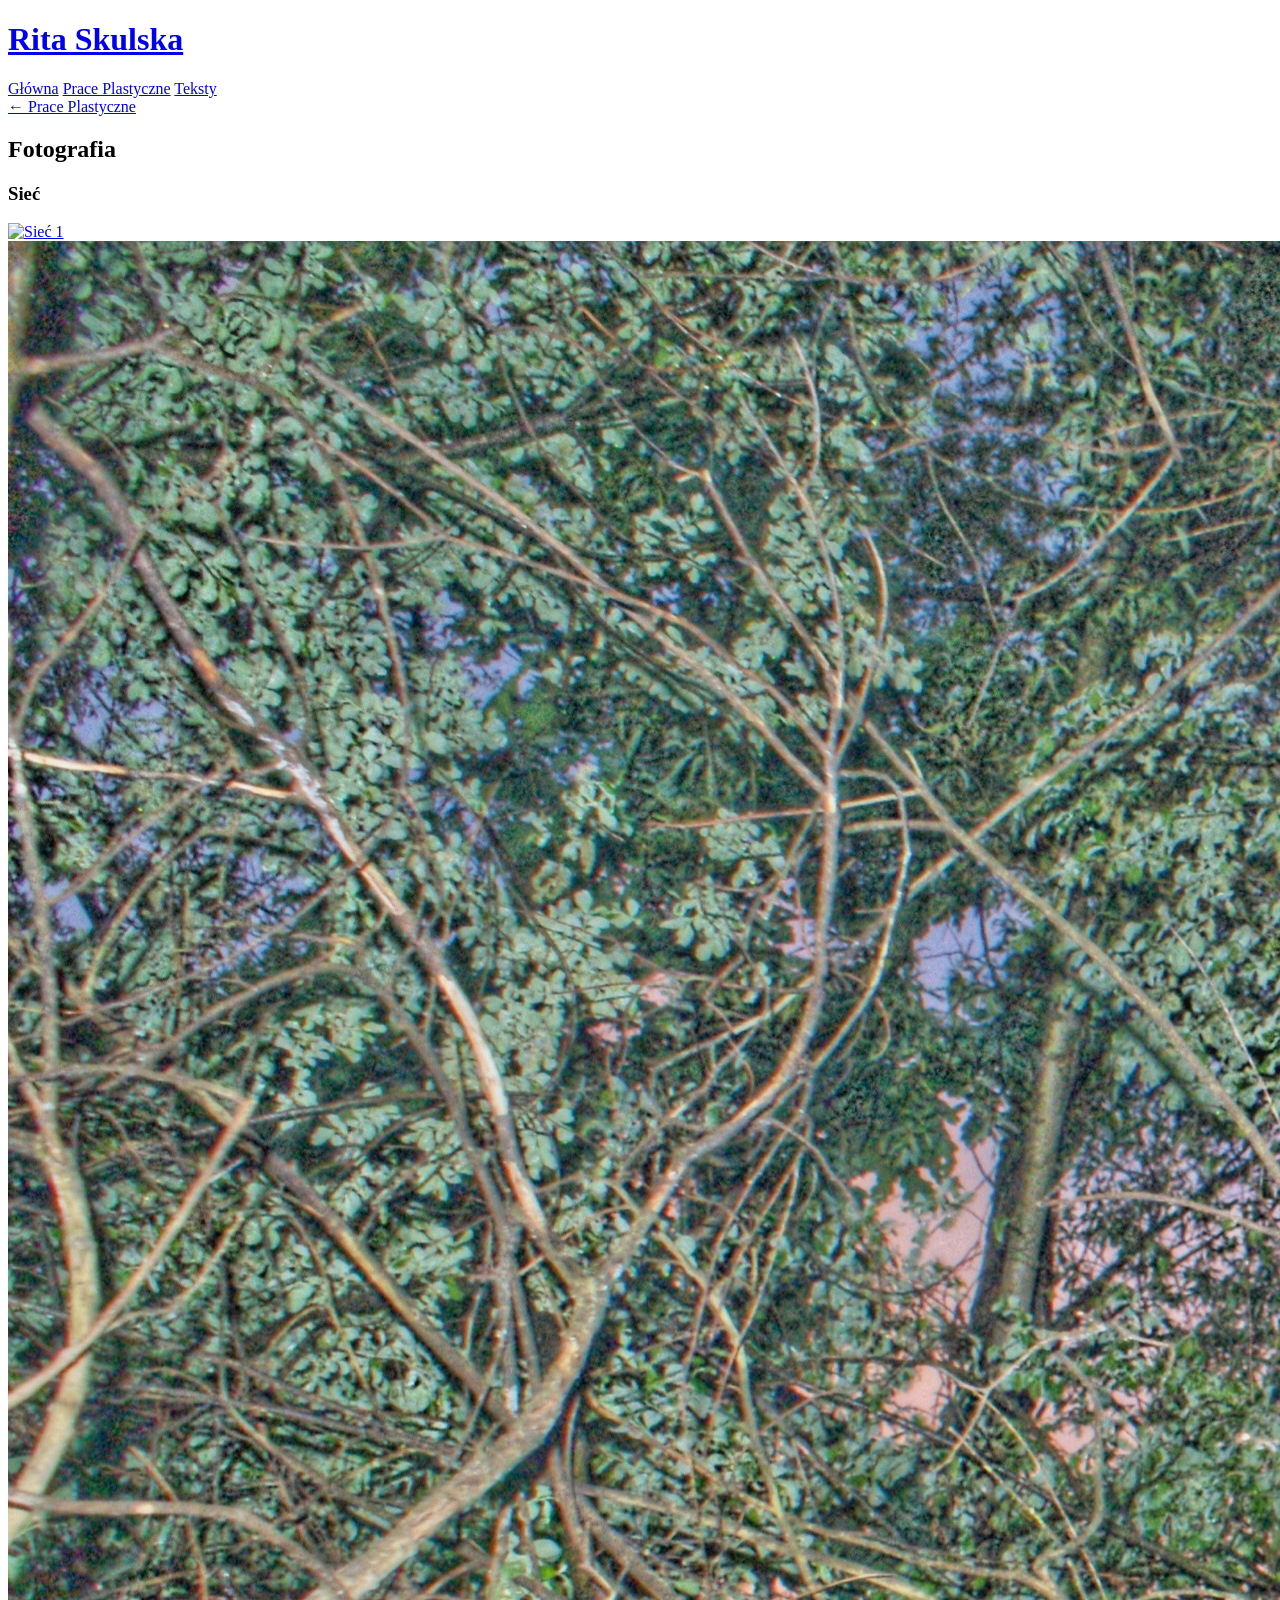
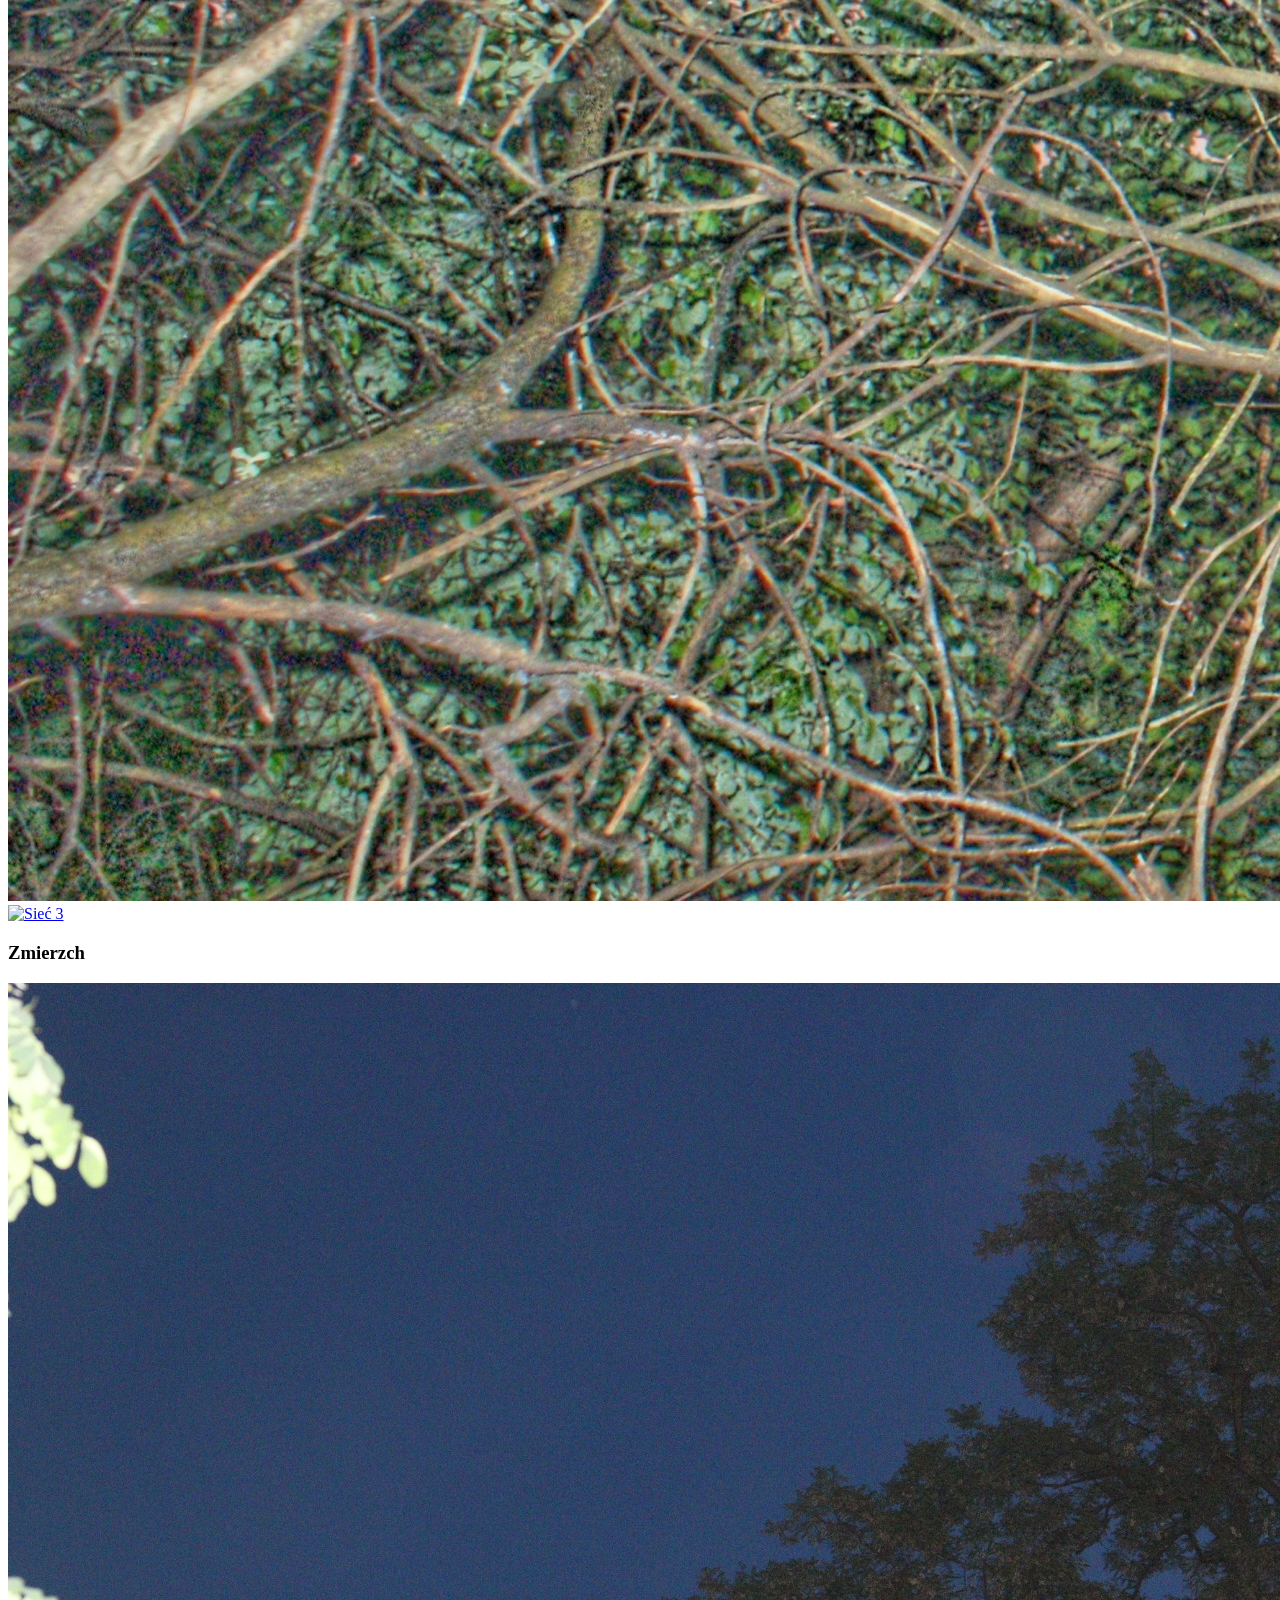
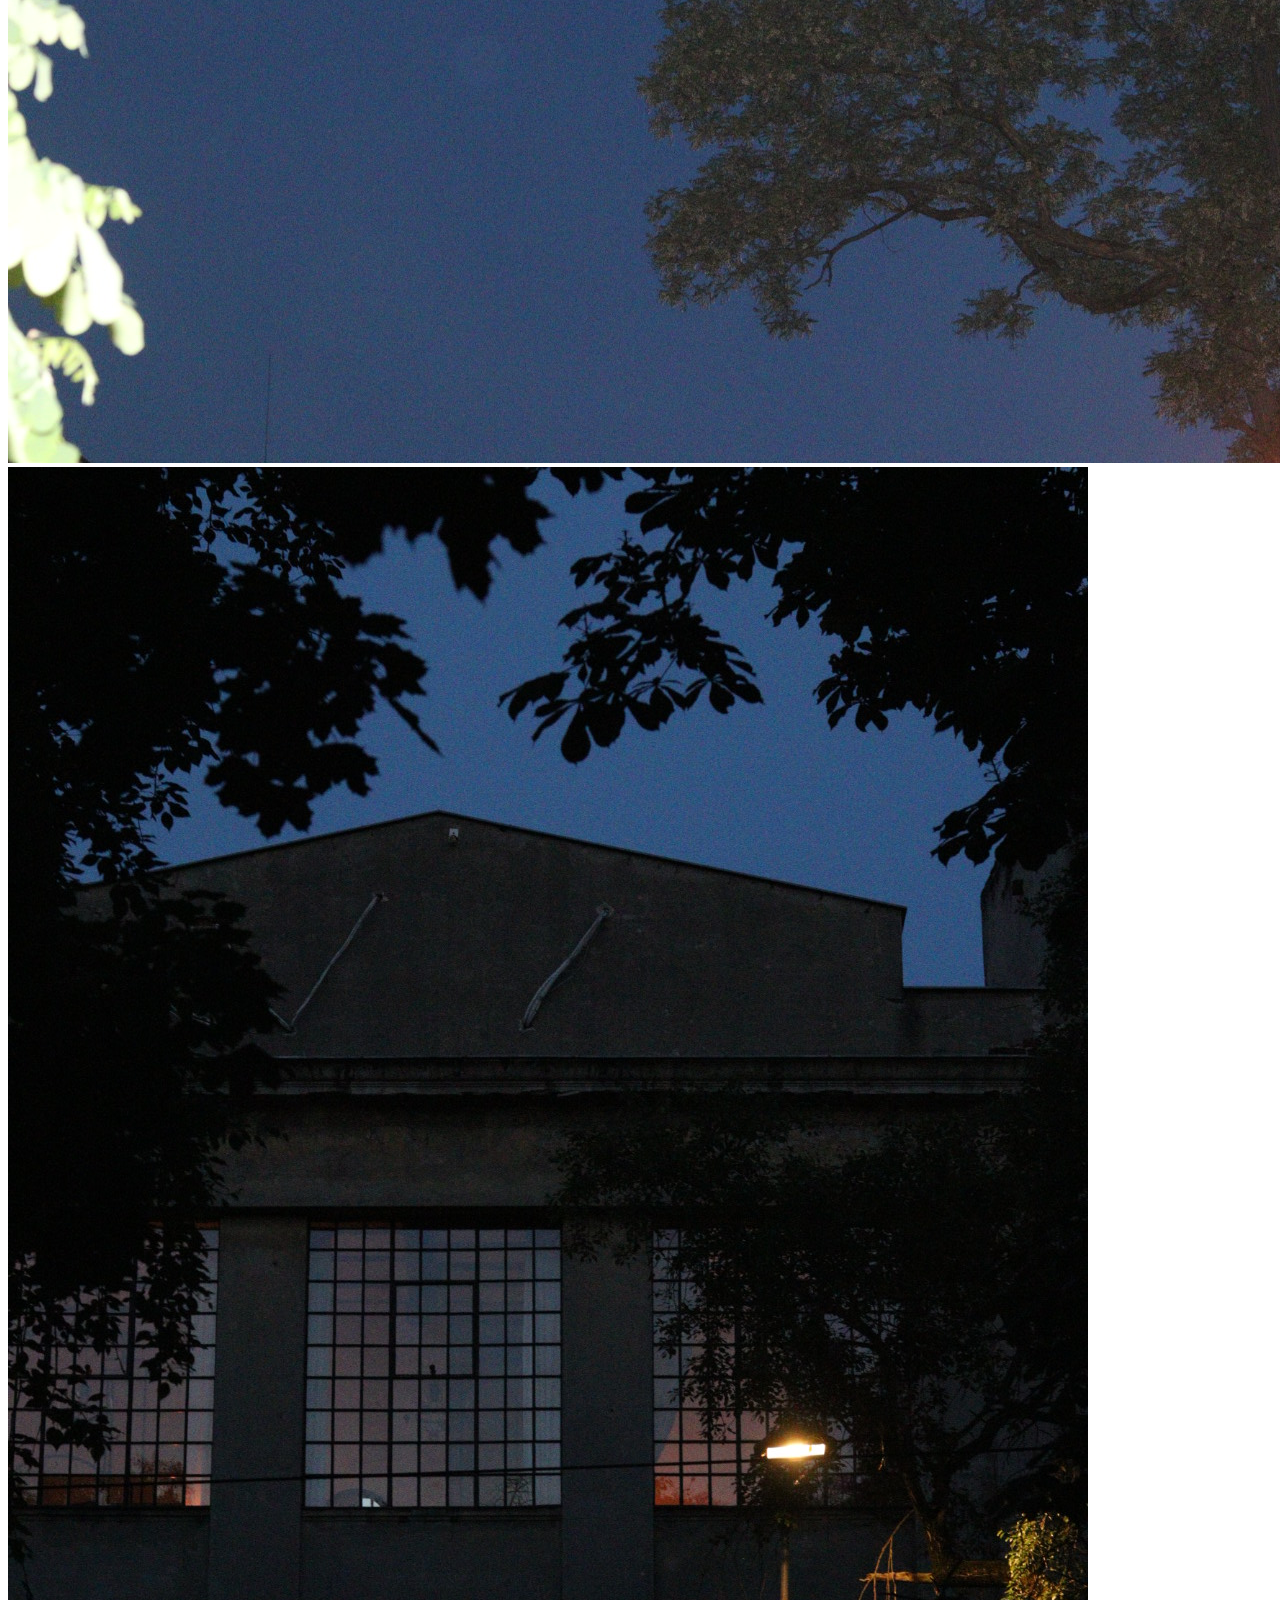
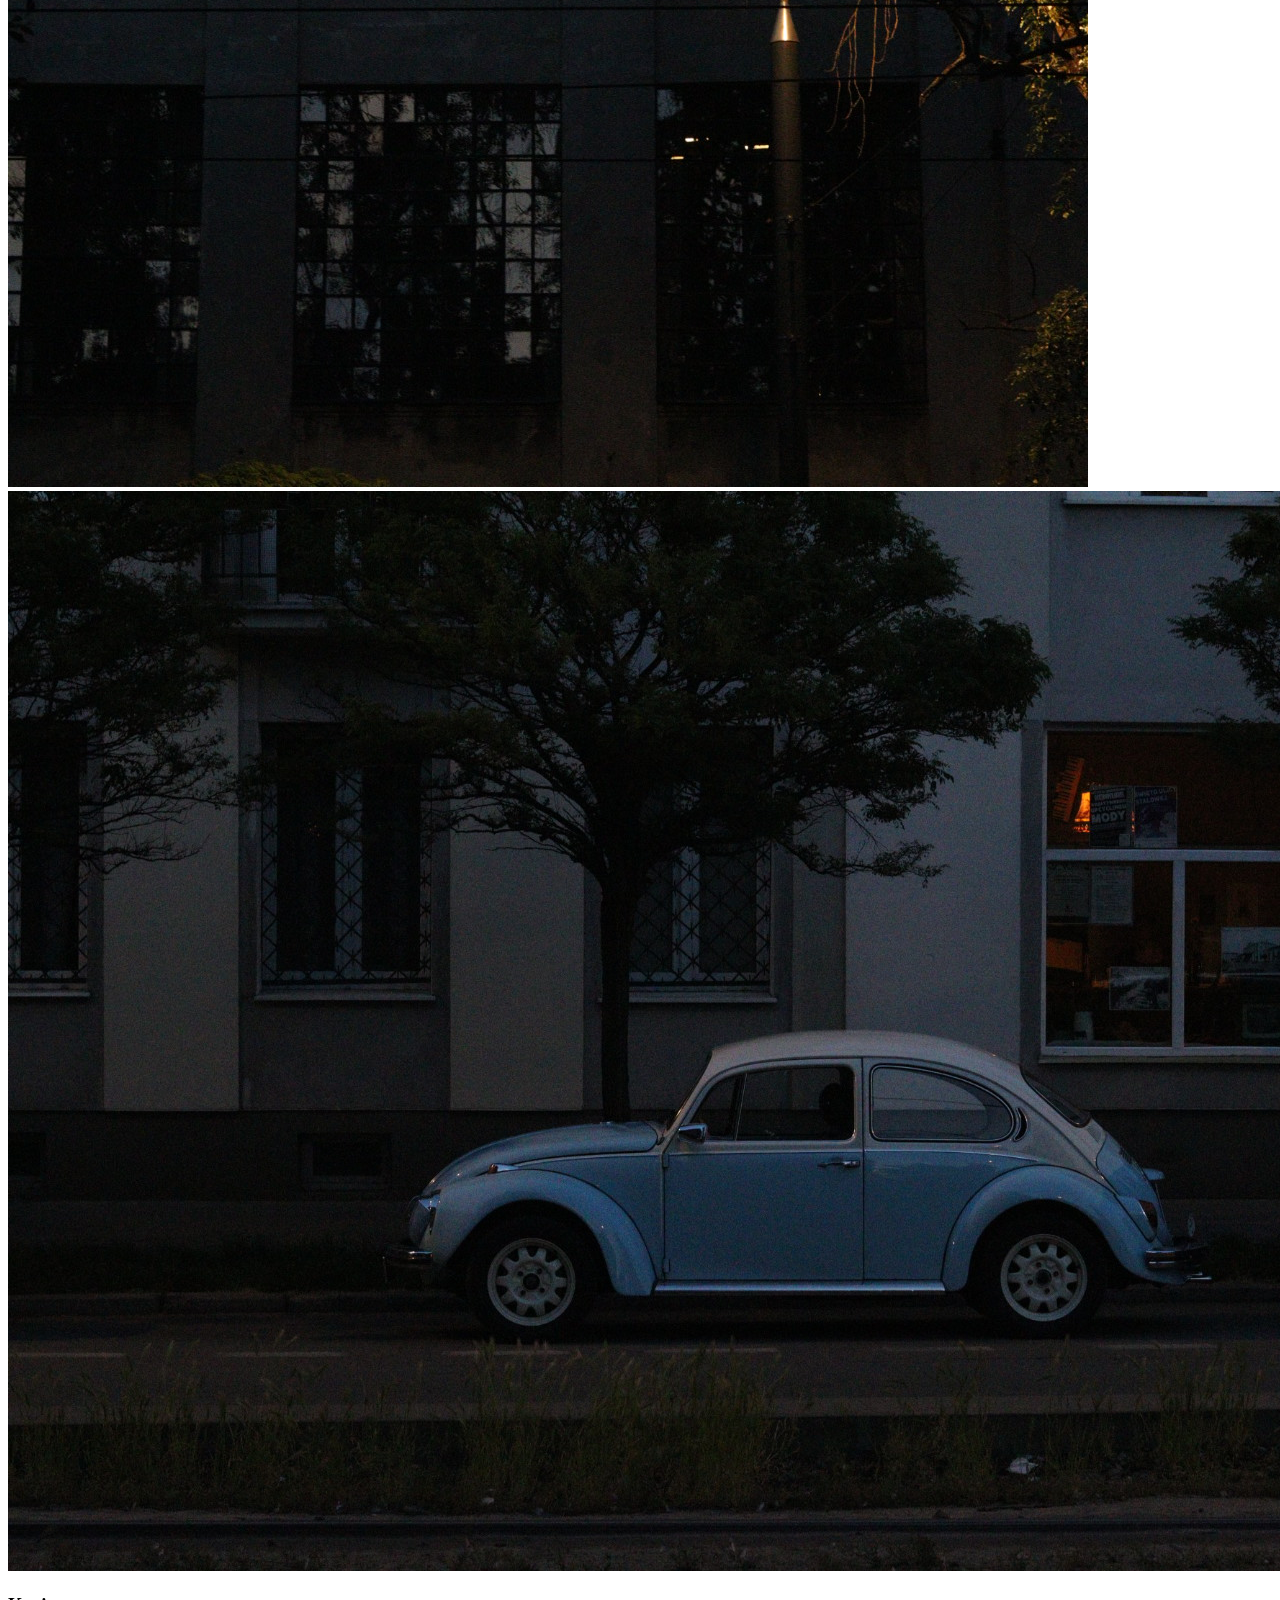
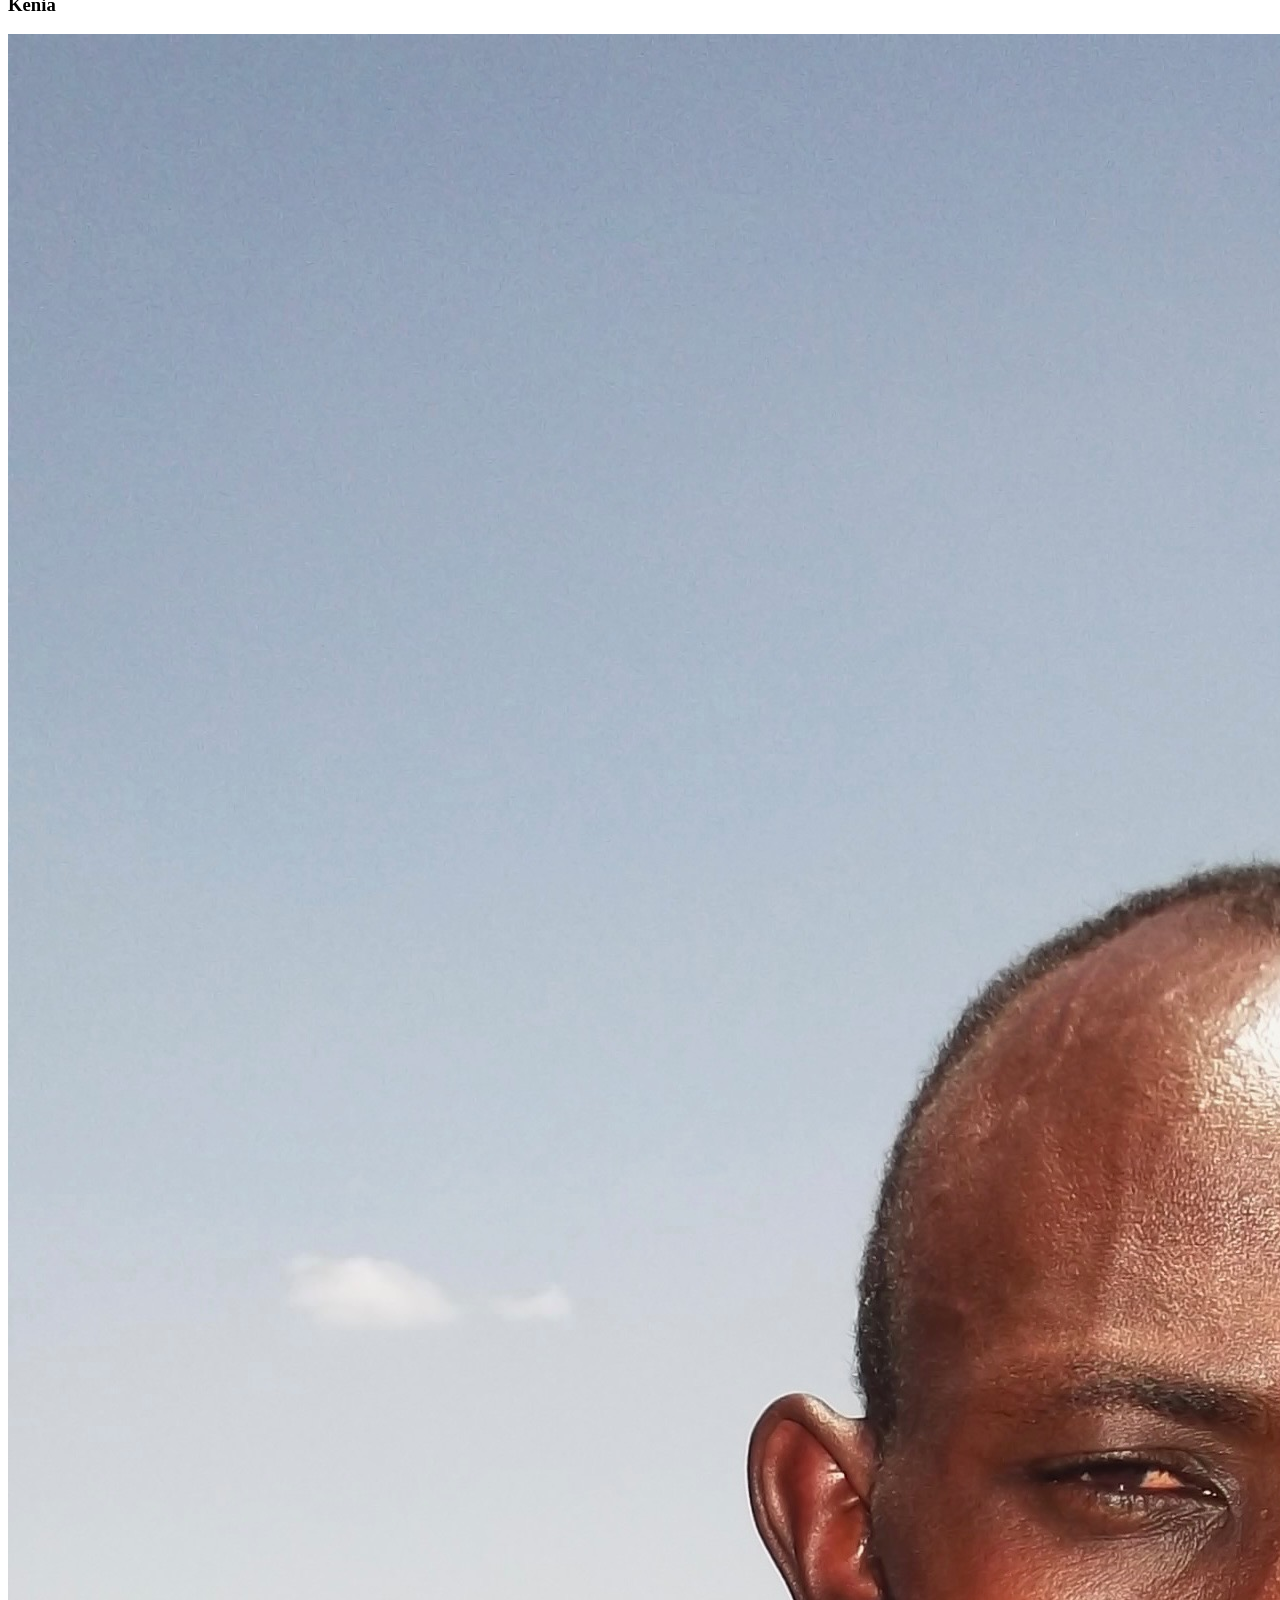
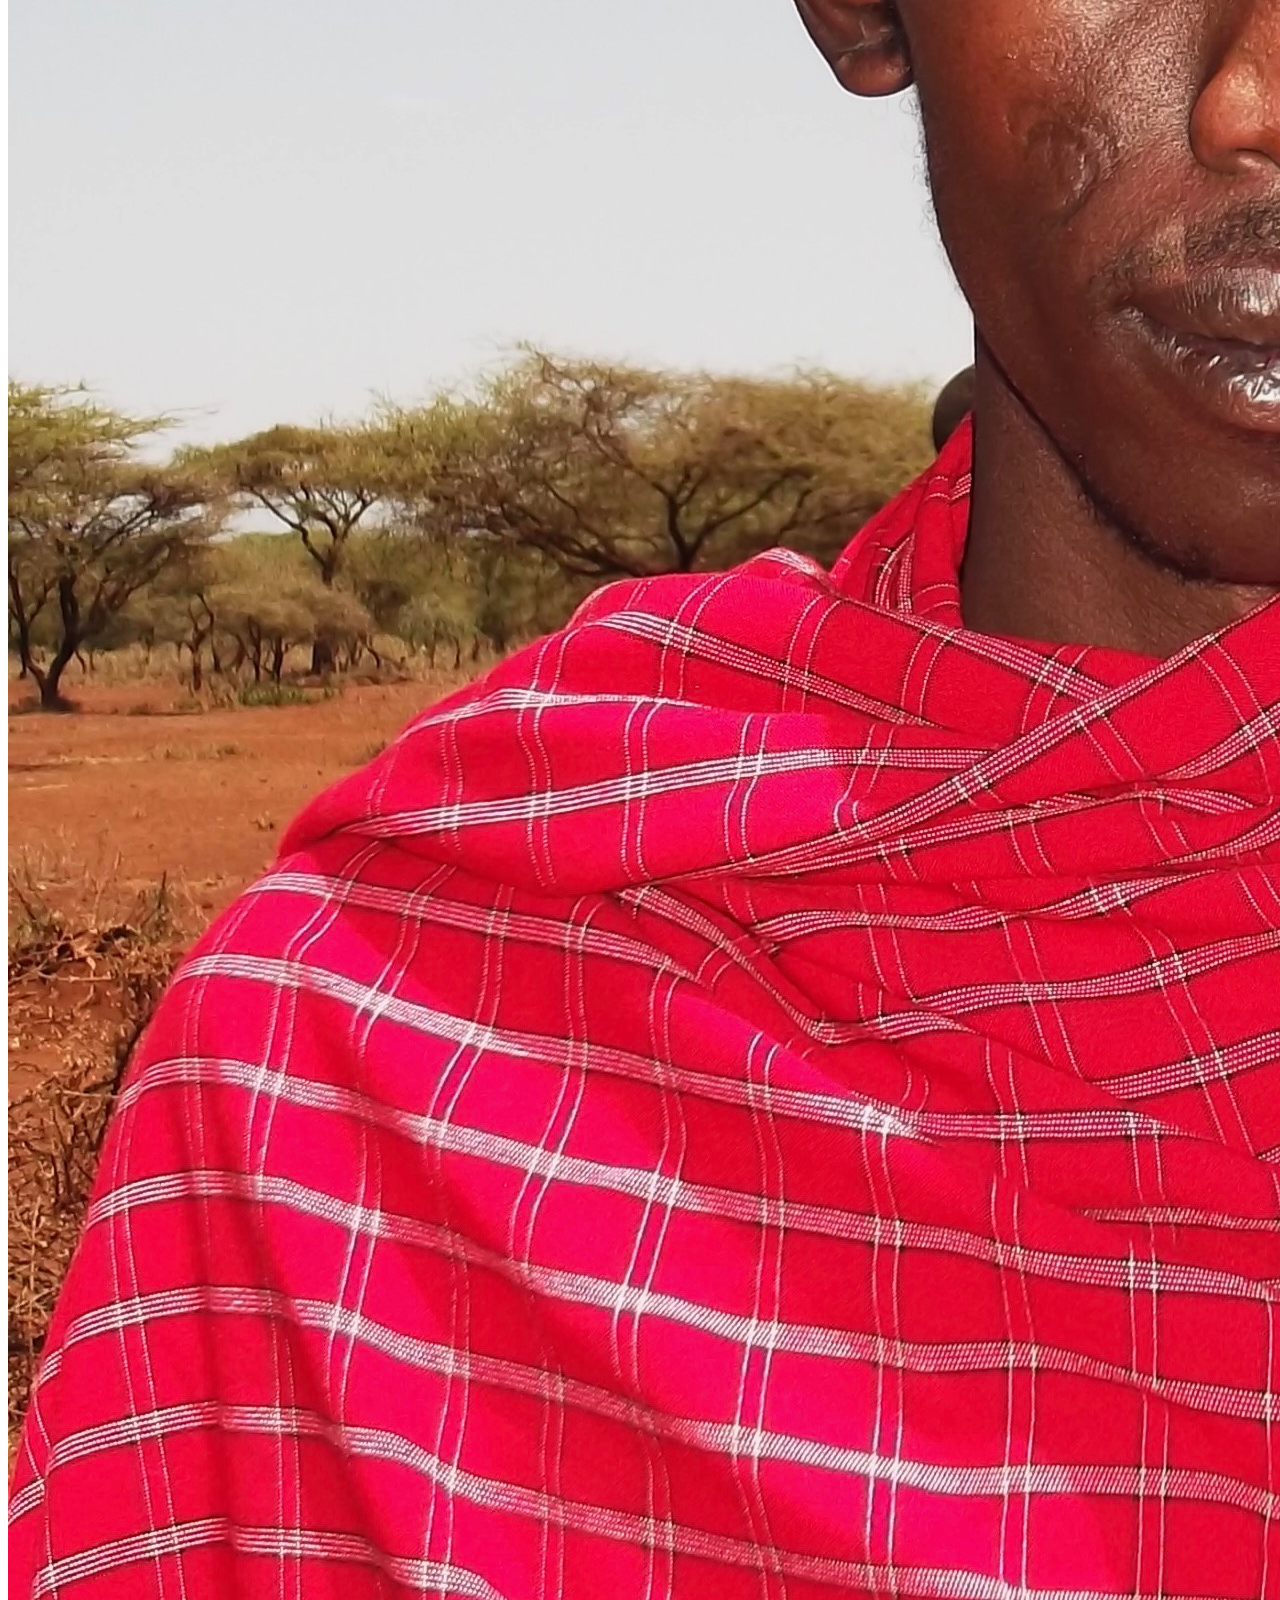
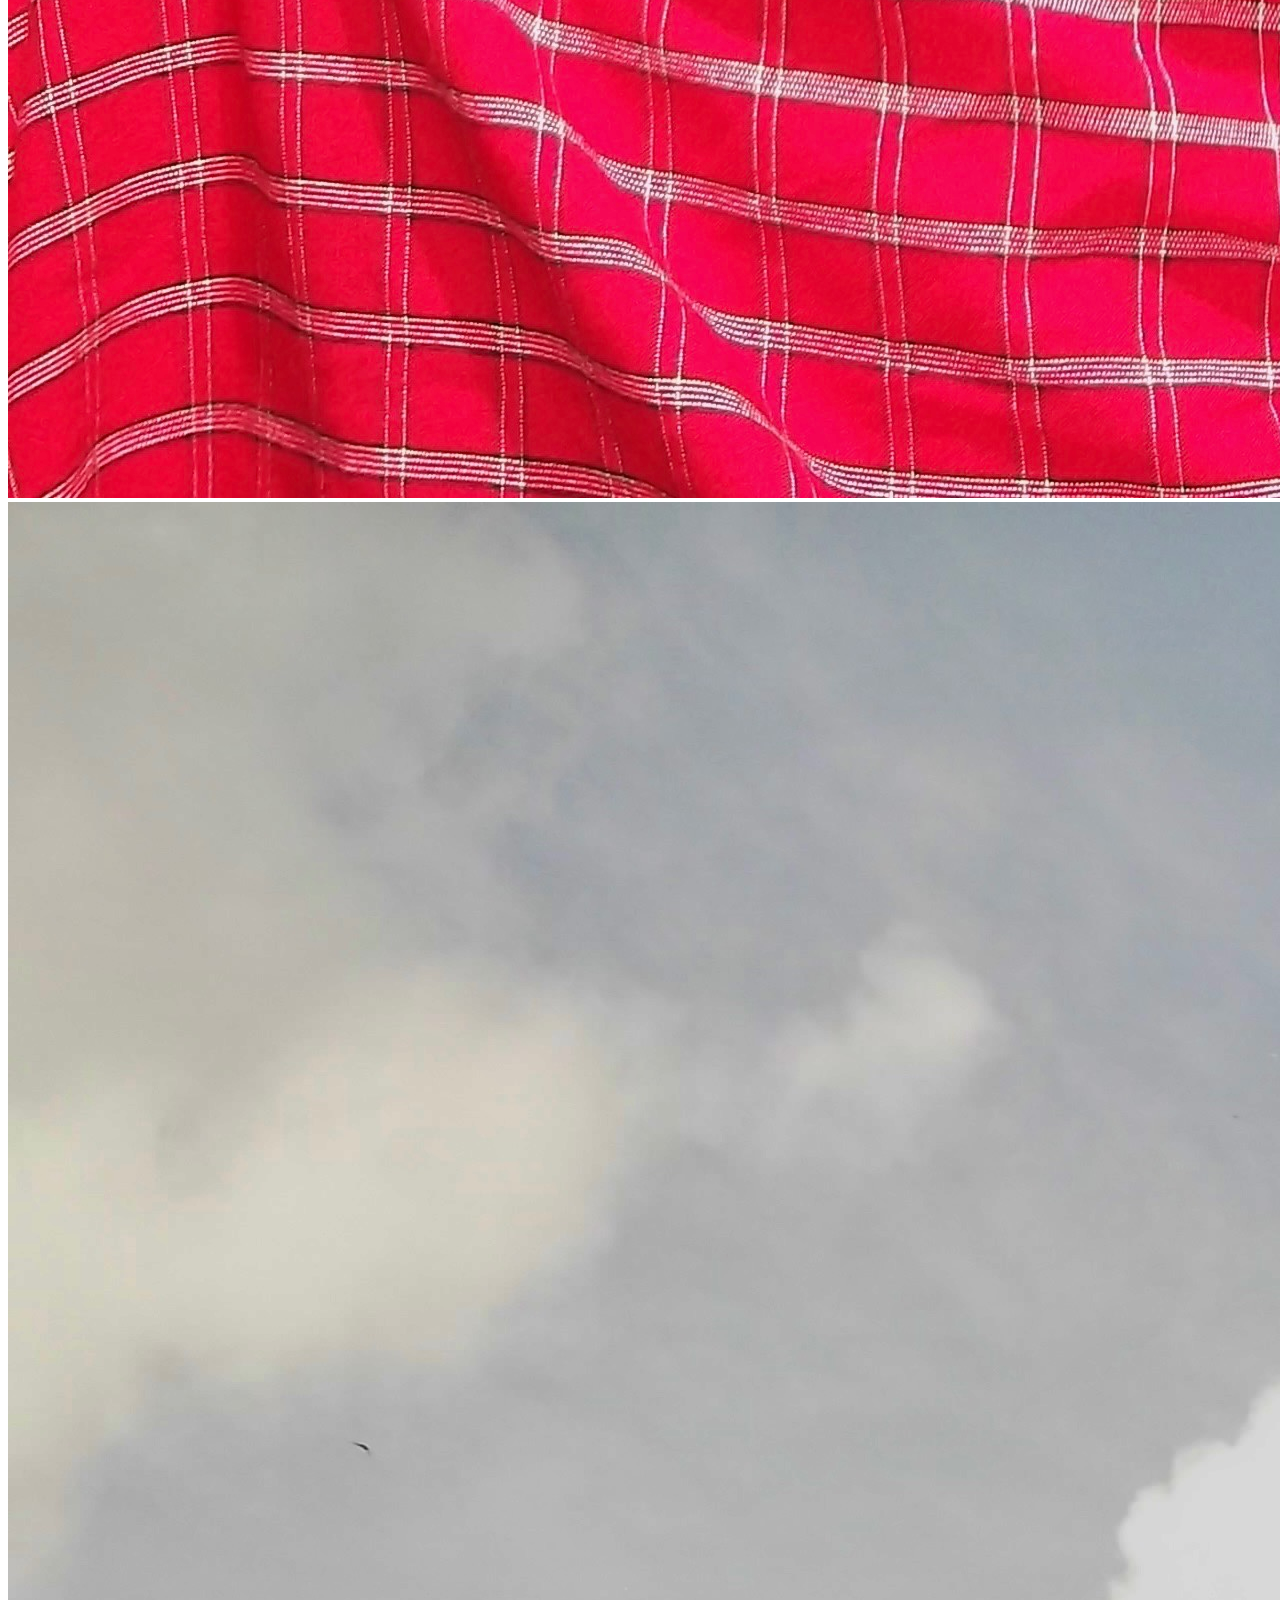
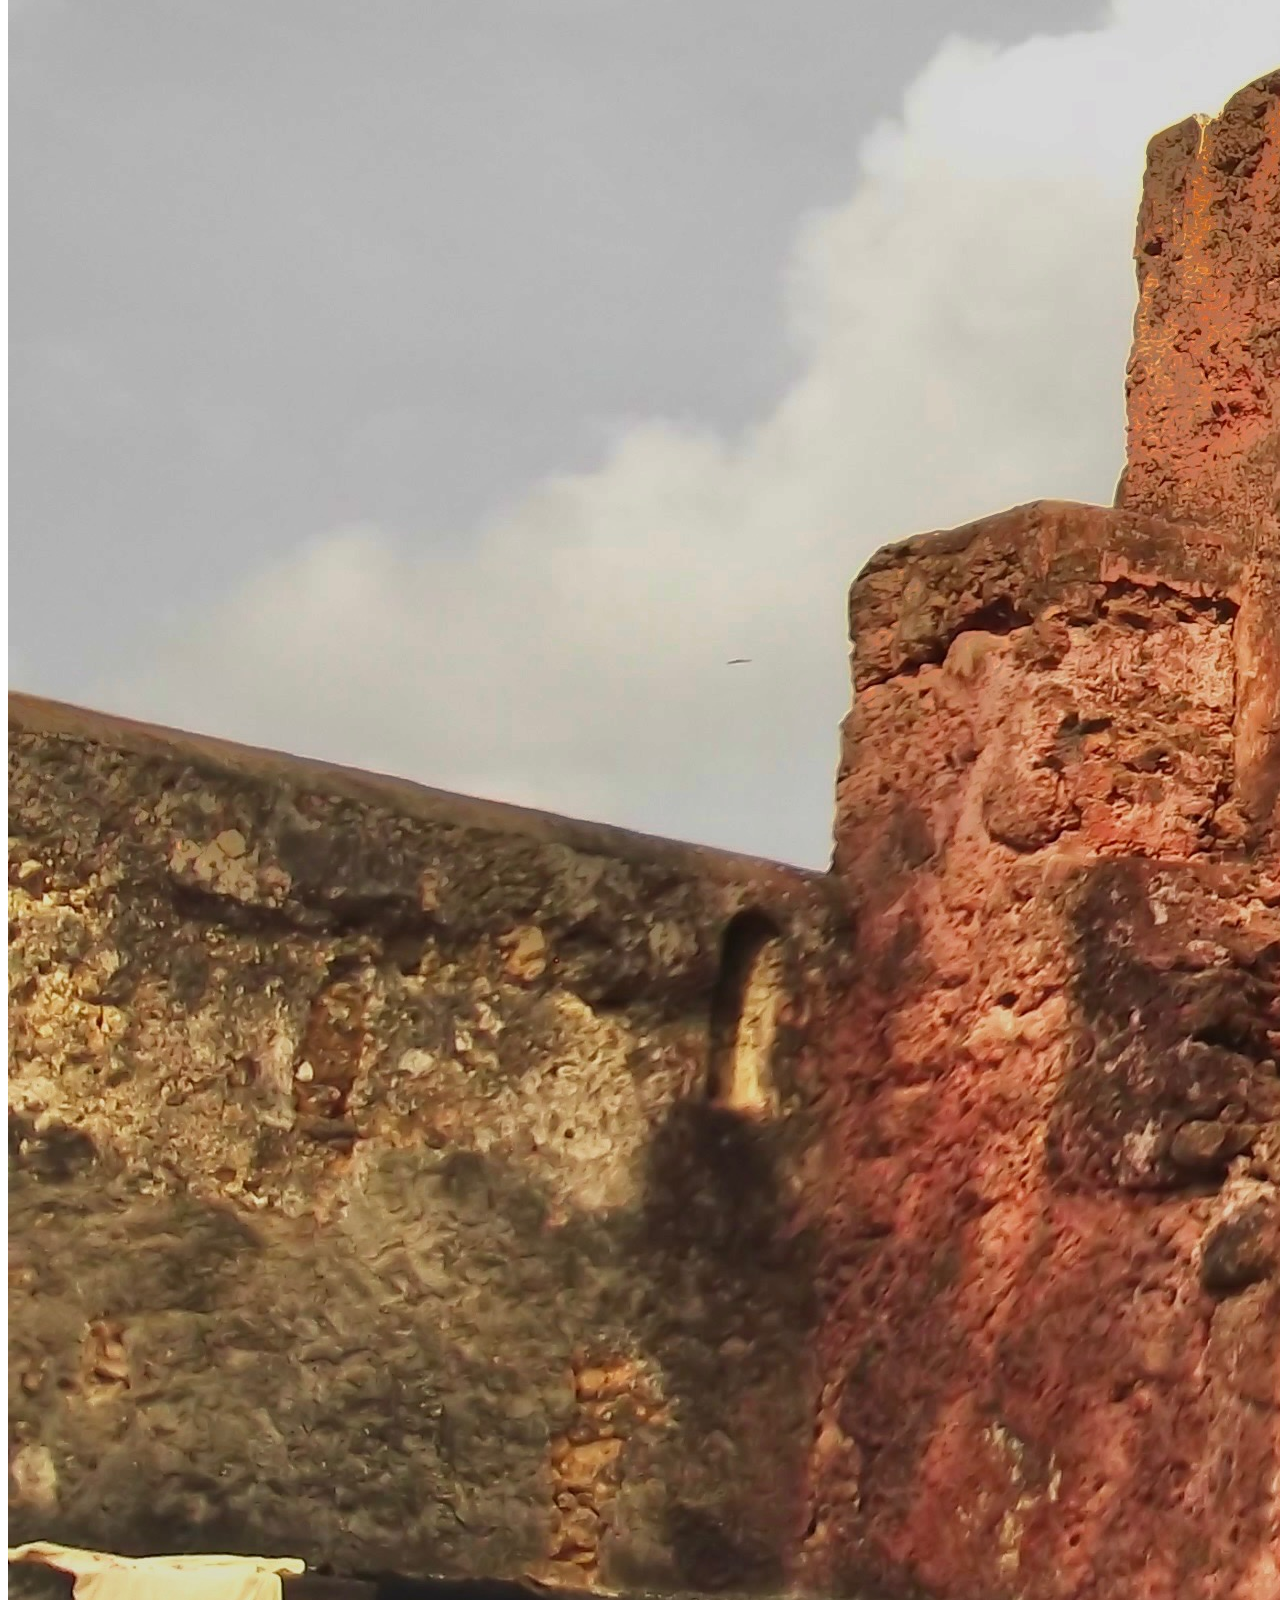
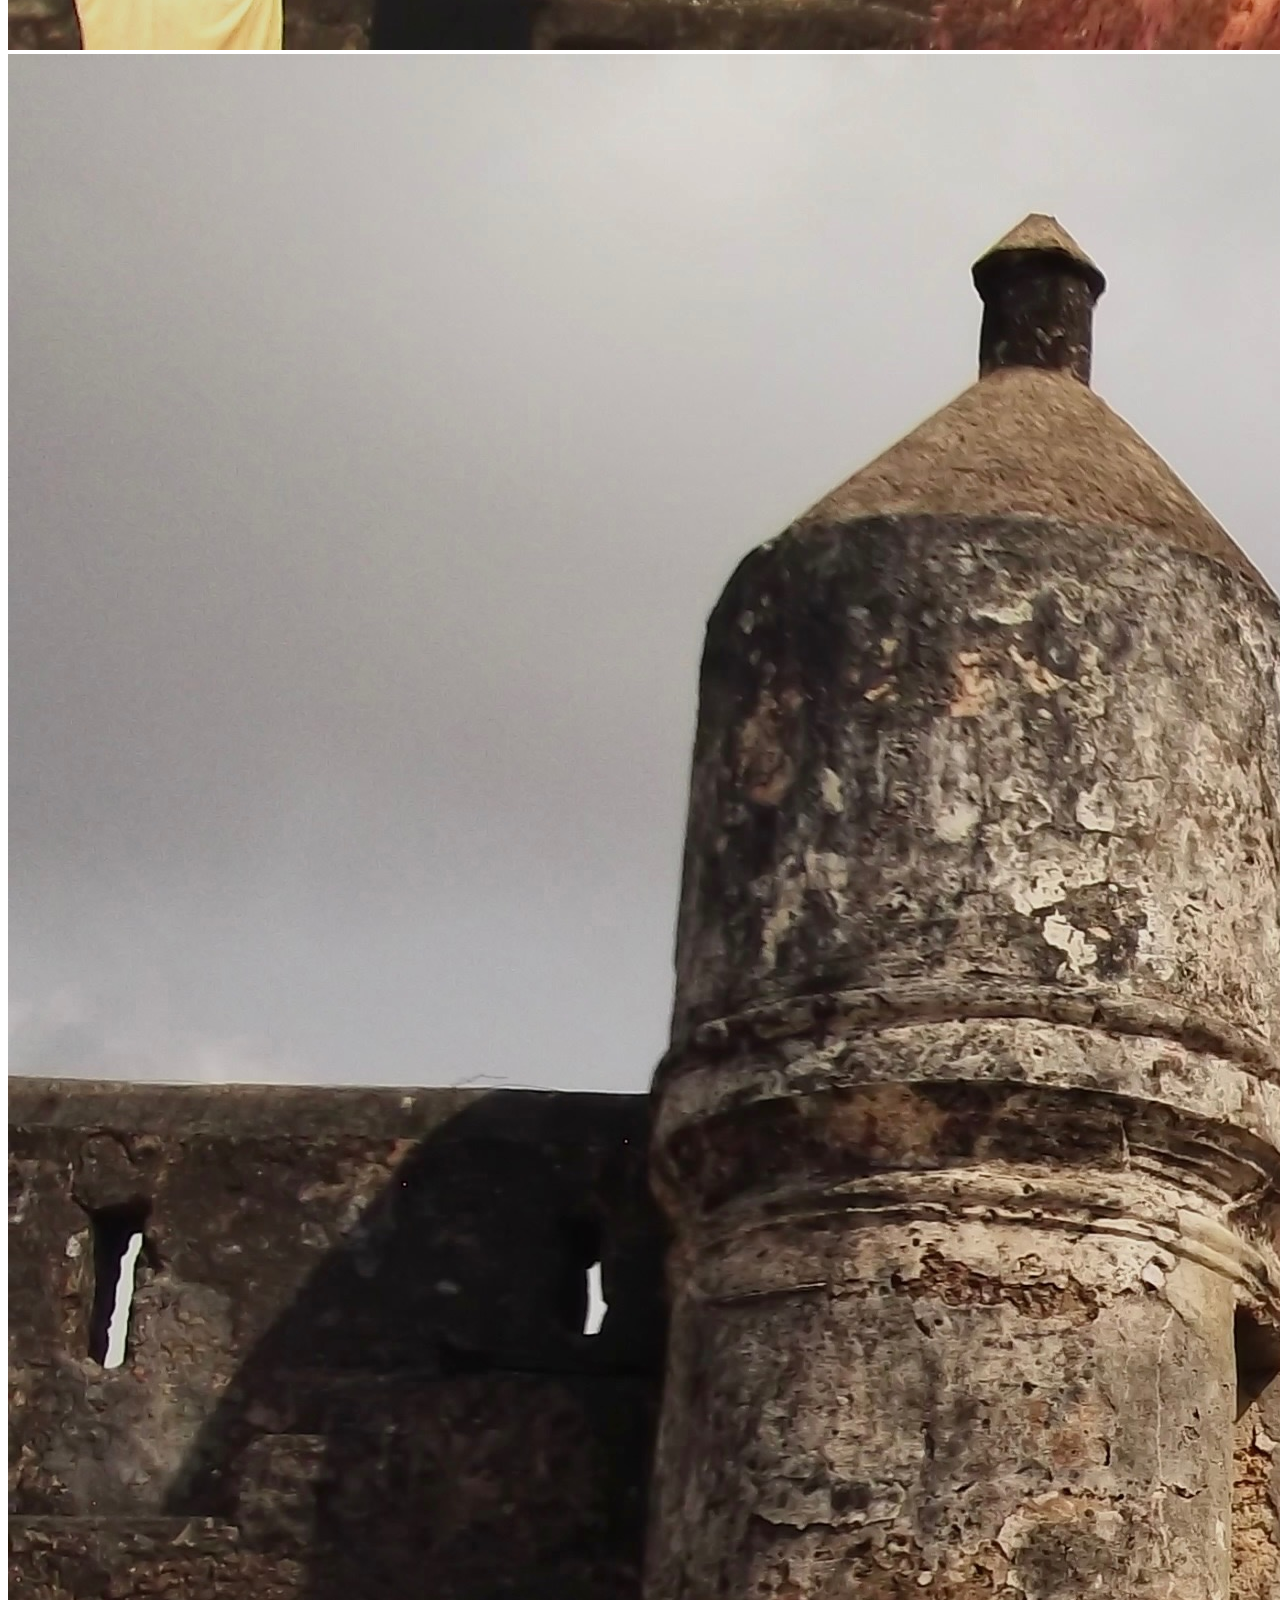
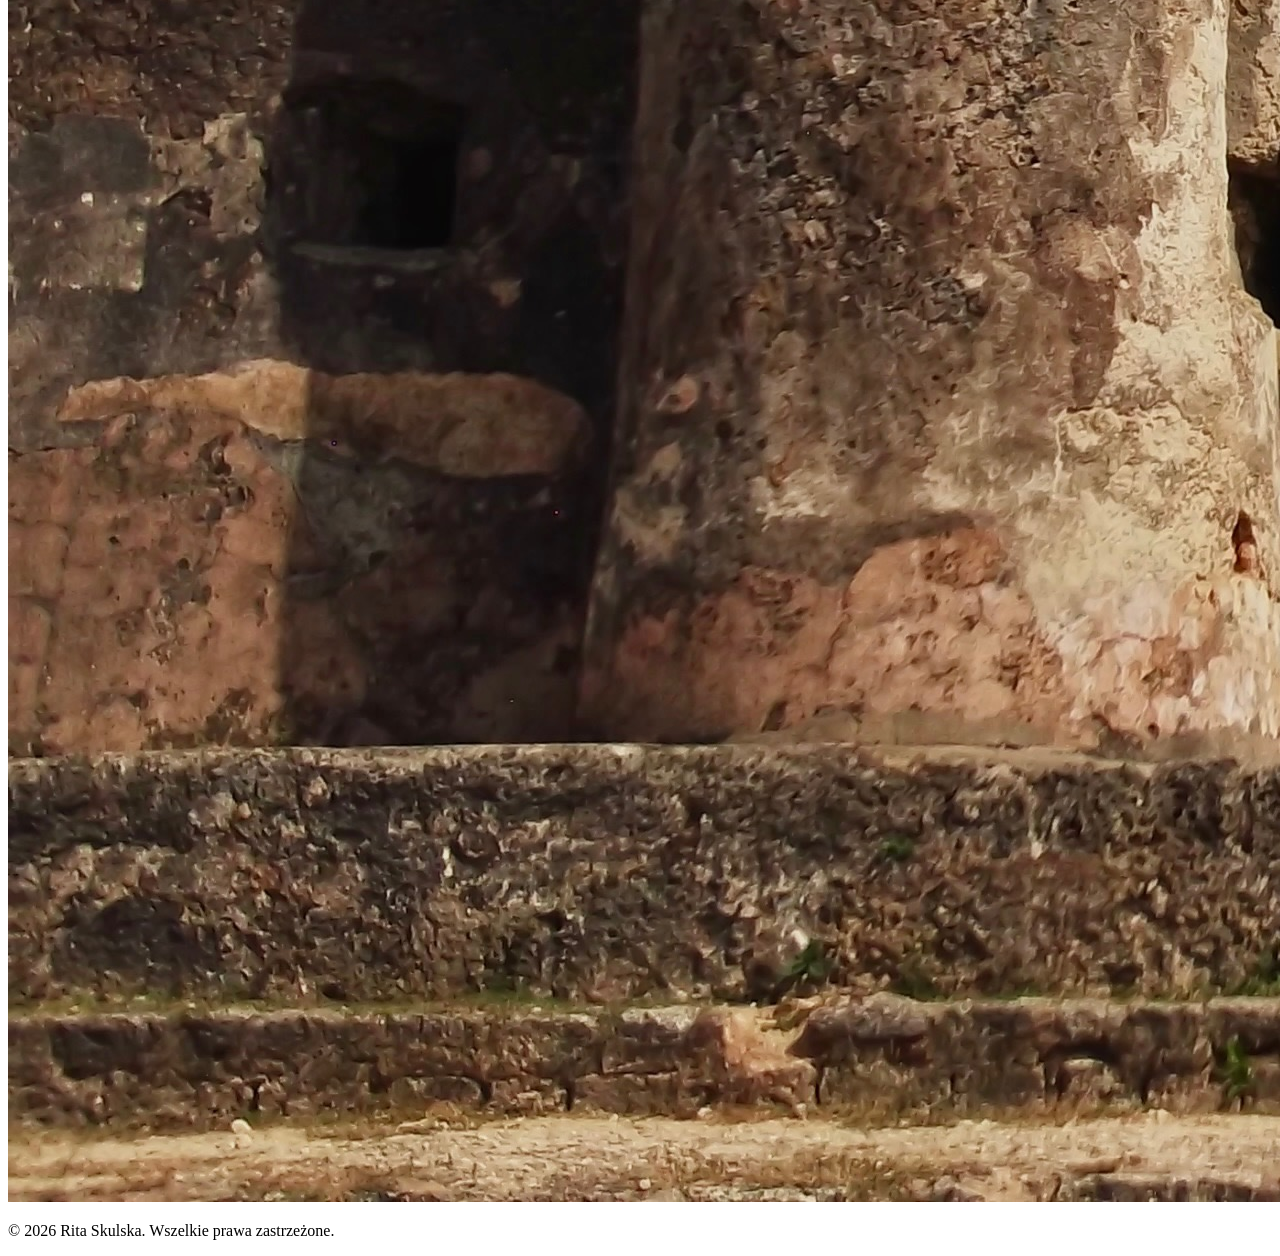
==== fotografia.html @ adfdd248 "aktualizacja portfolio" ====
<!DOCTYPE html>
<html lang="pl">
<head>
    <meta charset="UTF-8">
    <meta name="viewport" content="width=device-width, initial-scale=1.0">
    <title>Fotografia – Rita Skulska</title>
    <link rel="preconnect" href="https://fonts.googleapis.com">
    <link rel="preconnect" href="https://fonts.gstatic.com" crossorigin>
    <link href="https://fonts.googleapis.com/css2?family=Mea+Culpa&family=Montserrat:wght@300;400;600&display=swap" rel="stylesheet">
    <link rel="stylesheet" href="style.css">
</head>

<body class="subpage">

<header>
    <h1><a href="index.html">Rita Skulska</a></h1>

    <nav>
        <a href="index.html">Główna</a>
        <a href="prace.html">Prace Plastyczne</a>
        <a href="teksty.html">Teksty</a>
    </nav>
</header>

<main class="container">

    <a href="prace.html" class="back-link">← Prace Plastyczne</a>

    <h2>Fotografia</h2>

    <section class="theme-section">
        <h3>Sieć</h3>
        <div class="gallery-grid">
            <a href="AE98A1F3-C52F-4CFD-9337-FC08527E2CB1.jpeg" target="_blank"><img src="AE98A1F3-C52F-4CFD-9337-FC08527E2CB1.jpeg" alt="Sieć 1"></a>
            <a href="B915B706-241A-42A4-A3AD-4A85CBE02C3D.jpeg" target="_blank"><img src="B915B706-241A-42A4-A3AD-4A85CBE02C3D.jpeg" alt="Sieć 2"></a>
            <a href="F3EFA1FF-A6AB-4BF8-8D77-813902B0E1D9.jpeg" target="_blank"><img src="F3EFA1FF-A6AB-4BF8-8D77-813902B0E1D9.jpeg" alt="Sieć 3"></a>
        </div>
    </section>

    <section class="theme-section">
        <h3>Zmierzch</h3>
        <div class="gallery-grid">
            <a href="IMG_8963.jpeg" target="_blank"><img src="IMG_8963.jpeg" alt="Zmierzch 1"></a>
            <a href="IMG_8970.jpeg" target="_blank"><img src="IMG_8970.jpeg" alt="Zmierzch 2"></a>
            <a href="IMG_8964.jpeg" target="_blank"><img src="IMG_8964.jpeg" alt="Zmierzch 3"></a>
        </div>
    </section>

    <section class="theme-section">
        <h3>Kenia</h3>
        <div class="gallery-grid">
            <a href="DSCF0110.jpeg" target="_blank"><img src="DSCF0110.jpeg" alt="Kenia 1"></a>
            <a href="DSCF0270.jpeg" target="_blank"><img src="DSCF0270.jpeg" alt="Kenia 2"></a>
            <a href="DSCF0274.jpeg" target="_blank"><img src="DSCF0274.jpeg" alt="Kenia 3"></a>
        </div>
    </section>

</main>

<footer>
    <p>&copy; 2026 Rita Skulska. Wszelkie prawa zastrzeżone.</p>
</footer>

</body>
</html>
---- style.css ----
* {
    margin: 0;
    padding: 0;
    box-sizing: border-box;
}

body {
    background-color: #fcfaf2; /* Kolor ecru / kremowy */
    color: #2d3748;
    font-family: 'Montserrat', sans-serif;
    line-height: 1.6;
}

.container {
    max-width: 1200px;
    width: 90%;
    margin: 0 auto;
    padding: 40px 0;
}

/* STRONA GŁÓWNA */
.home-body {
    display: flex;
    flex-direction: column;
    align-items: center;
    justify-content: space-between;
    min-height: 100vh;
    padding: 30px 0;
}

.home-header {
    text-align: center;
    margin-bottom: 20px;
}

.artist-name {
    font-family: 'Mea Culpa', cursive;
    font-size: 5.5rem;
    color: #6b46c1; /* Fioletowy */
    font-weight: 400;
    line-height: 1.1;
    margin-bottom: 5px;
}

.artist-sub {
    font-family: 'Montserrat', sans-serif;
    font-size: 1.8rem;
    color: #63b3ed; /* Jasnoniebieski */
    text-transform: uppercase;
    letter-spacing: 8px;
    font-weight: 300;
}

.home-container {
    flex-grow: 1;
    display: flex;
    align-items: center;
    justify-content: center;
    width: 100%;
}

.interactive-eye-wrapper {
    position: relative;
    max-width: 400px;
    width: 100%;
    border-radius: 20px;
    overflow: hidden;
    box-shadow: 0 15px 35px rgba(0,0,0,0.15);
}

.eye-main-img {
    display: block;
    width: 100%;
    height: auto;
}

.eye-trigger-zone {
    position: absolute;
    width: 100%;
    display: flex;
    justify-content: center;
}

.top-eyes {
    top: 20%; /* Wysokość górnych oczu */
}

.bottom-eye {
    bottom: 22%; /* Wysokość dolnego oka */
}

.eye-btn {
    display: inline-block;
    padding: 12px 24px;
    font-size: 0.85rem;
    font-weight: 600;
    text-transform: uppercase;
    letter-spacing: 2px;
    text-decoration: none;
    border-radius: 30px;
    transition: all 0.3s ease;
    box-shadow: 0 4px 15px rgba(0,0,0,0.3);
}

.btn-purple {
    background: rgba(107, 70, 193, 0.9);
    color: #fff;
}

.btn-purple:hover {
    background: #6b46c1;
    transform: scale(1.05);
}

.btn-blue {
    background: rgba(67, 160, 219, 0.9);
    color: #fff;
}

.btn-blue:hover {
    background: #3182ce;
    transform: scale(1.05);
}

/* PODSTRONY WEWNĘTRZNE */
.internal-header {
    display: flex;
    justify-content: space-between;
    align-items: center;
    padding: 20px 5%;
    border-bottom: 1px solid #e2e8f0;
    background: #fcfaf2;
}

.logo-text a {
    font-family: 'Mea Culpa', cursive;
    font-size: 2.8rem;
    color: #6b46c1;
    text-decoration: none;
}

.internal-nav {
    display: flex;
    gap: 25px;
}

.nav-link {
    text-decoration: none;
    color: #718096;
    font-weight: 600;
    font-size: 0.9rem;
    text-transform: uppercase;
    letter-spacing: 1px;
    transition: color 0.3s;
}

.nav-link:hover, .nav-link.active {
    color: #6b46c1;
}

.section-main-title {
    text-align: center;
    margin-bottom: 50px;
}

.section-main-title h2 {
    font-size: 2.5rem;
    font-weight: 300;
    text-transform: uppercase;
    letter-spacing: 3px;
    margin-bottom: 10px;
}

.mega-category {
    margin-bottom: 60px;
    background: #fff;
    padding: 30px;
    border-radius: 16px;
    box-shadow: 0 4px 20px rgba(0,0,0,0.02);
}

.category-heading {
    font-size: 1.5rem;
    color: #6b46c1;
    text-transform: uppercase;
    letter-spacing: 2px;
    margin-bottom: 25px;
    border-left: 4px solid #63b3ed;
    padding-left: 15px;
}

.sub-series-box {
    margin-bottom: 35px;
    padding-bottom: 25px;
    border-bottom: 1px dashed #e2e8f0;
}

.sub-series-box h4 {
    font-size: 1.2rem;
    margin-bottom: 5px;
}

.series-desc {
    font-size: 0.9rem;
    color: #718096;
    margin-bottom: 20px;
}

.gallery-grid {
    display: grid;
    grid-template-columns: repeat(auto-fit, minmax(250px, 1fr));
    gap: 25px;
}

.gallery-item {
    background: #fcfaf2;
    border-radius: 12px;
    overflow: hidden;
    border: 1px solid #e2e8f0;
}

.image-wrapper {
    position: relative;
    width: 100%;
    padding-top: 120%;
    overflow: hidden;
}

.image-wrapper img {
    position: absolute;
    top: 0;
    left: 0;
    width: 100%;
    height: 100%;
    object-fit: cover;
}

.item-desc {
    padding: 15px;
}

.item-desc h5 {
    font-size: 0.95rem;
    margin-bottom: 5px;
}

.item-desc p {
    font-size: 0.85rem;
    color: #718096;
}

/* TEKSTY */
.text-container {
    max-width: 800px;
}

.text-block {
    background: #fff;
    padding: 40px;
    border-radius: 16px;
    margin-bottom: 30px;
    box-shadow: 0 4px 20px rgba(0,0,0,0.02);
}

.text-title {
    font-size: 1.8rem;
    color: #6b46c1;
}

.text-meta {
    font-size: 0.85rem;
    color: #63b3ed;
    text-transform: uppercase;
    letter-spacing: 2px;
    margin-bottom: 20px;
}

.text-content p {
    margin-bottom: 15px;
    text-align: justify;
}

.home-footer, .internal-footer {
    text-align: center;
    font-size: 0.8rem;
    color: #a0aec0;
    padding: 20px 0;
}

@media (max-width: 600px) {
    .artist-name { font-size: 3.5rem; }
    .internal-header { flex-direction: column; gap: 15px; }
}
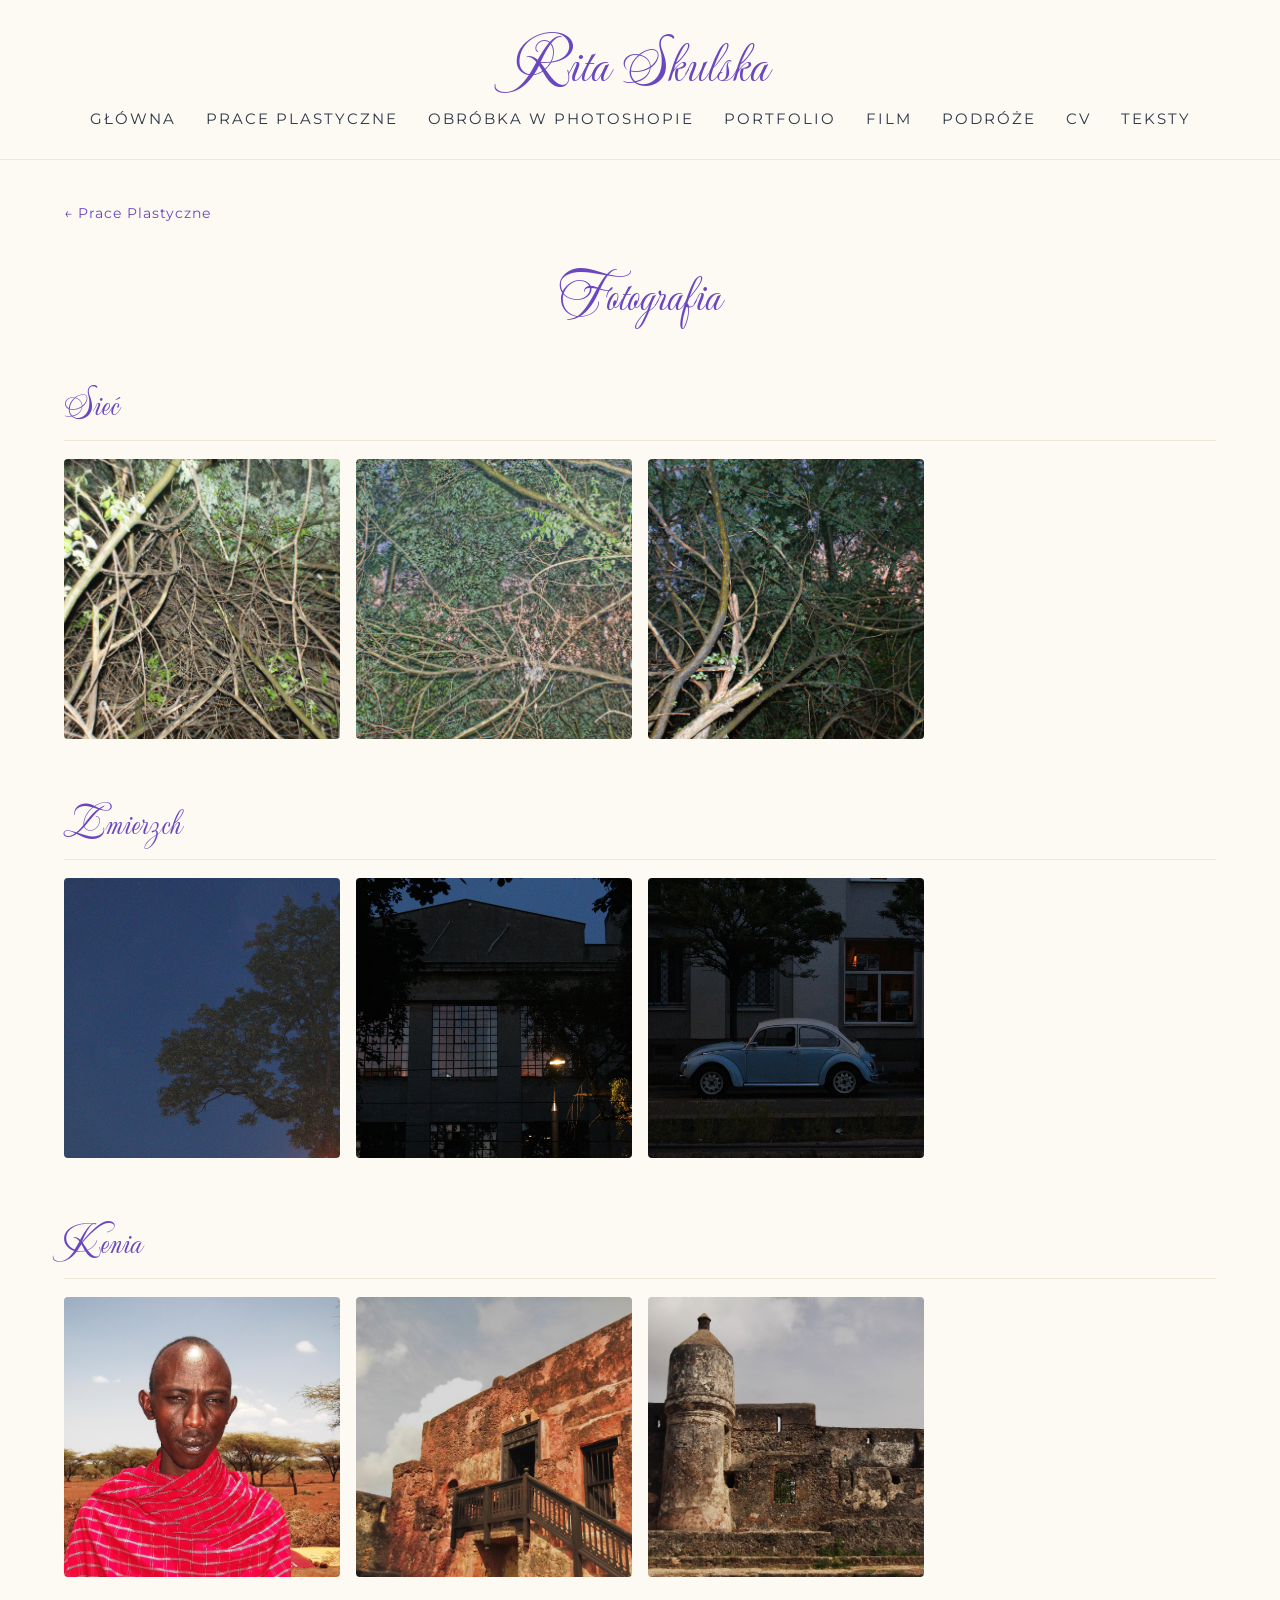
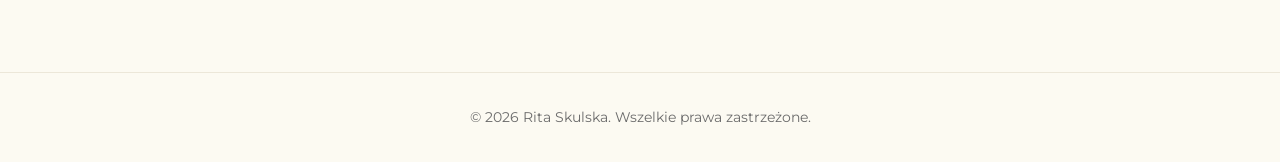
==== commit 8290958e: "aktualizacja" ====
--- a/fotografia.html
+++ b/fotografia.html
@@ -18,6 +18,11 @@
     <nav>
         <a href="index.html">Główna</a>
         <a href="prace.html">Prace Plastyczne</a>
+        <a href="photoshop.html">Obróbka w Photoshopie</a>
+        <a href="portfolio.html">Portfolio</a>
+        <a href="film.html">Film</a>
+        <a href="podroze.html">Podróże</a>
+        <a href="cv.html">CV</a>
         <a href="teksty.html">Teksty</a>
     </nav>
 </header>
@@ -31,27 +36,27 @@
     <section class="theme-section">
         <h3>Sieć</h3>
         <div class="gallery-grid">
-            <a href="AE98A1F3-C52F-4CFD-9337-FC08527E2CB1.jpeg" target="_blank"><img src="AE98A1F3-C52F-4CFD-9337-FC08527E2CB1.jpeg" alt="Sieć 1"></a>
-            <a href="B915B706-241A-42A4-A3AD-4A85CBE02C3D.jpeg" target="_blank"><img src="B915B706-241A-42A4-A3AD-4A85CBE02C3D.jpeg" alt="Sieć 2"></a>
-            <a href="F3EFA1FF-A6AB-4BF8-8D77-813902B0E1D9.jpeg" target="_blank"><img src="F3EFA1FF-A6AB-4BF8-8D77-813902B0E1D9.jpeg" alt="Sieć 3"></a>
+            <a href="images/fotografia/AE98A1F3-C52F-4CFD-9337-FC08527E2CB1.jpeg" target="_blank"><img src="images/fotografia/AE98A1F3-C52F-4CFD-9337-FC08527E2CB1.jpeg" alt="Sieć 1"></a>
+            <a href="images/fotografia/B915B706-241A-42A4-A3AD-4A85CBE02C3D.jpeg" target="_blank"><img src="images/fotografia/B915B706-241A-42A4-A3AD-4A85CBE02C3D.jpeg" alt="Sieć 2"></a>
+            <a href="images/fotografia/F3EFA1FF-A6AB-4BF8-8D77-813902B0E1D9.jpeg" target="_blank"><img src="images/fotografia/F3EFA1FF-A6AB-4BF8-8D77-813902B0E1D9.jpeg" alt="Sieć 3"></a>
         </div>
     </section>
 
     <section class="theme-section">
         <h3>Zmierzch</h3>
         <div class="gallery-grid">
-            <a href="IMG_8963.jpeg" target="_blank"><img src="IMG_8963.jpeg" alt="Zmierzch 1"></a>
-            <a href="IMG_8970.jpeg" target="_blank"><img src="IMG_8970.jpeg" alt="Zmierzch 2"></a>
-            <a href="IMG_8964.jpeg" target="_blank"><img src="IMG_8964.jpeg" alt="Zmierzch 3"></a>
+            <a href="images/fotografia/IMG_8963.jpeg" target="_blank"><img src="images/fotografia/IMG_8963.jpeg" alt="Zmierzch 1"></a>
+            <a href="images/fotografia/IMG_8970.jpeg" target="_blank"><img src="images/fotografia/IMG_8970.jpeg" alt="Zmierzch 2"></a>
+            <a href="images/fotografia/IMG_8964.jpeg" target="_blank"><img src="images/fotografia/IMG_8964.jpeg" alt="Zmierzch 3"></a>
         </div>
     </section>
 
     <section class="theme-section">
         <h3>Kenia</h3>
         <div class="gallery-grid">
-            <a href="DSCF0110.jpeg" target="_blank"><img src="DSCF0110.jpeg" alt="Kenia 1"></a>
-            <a href="DSCF0270.jpeg" target="_blank"><img src="DSCF0270.jpeg" alt="Kenia 2"></a>
-            <a href="DSCF0274.jpeg" target="_blank"><img src="DSCF0274.jpeg" alt="Kenia 3"></a>
+            <a href="images/fotografia/DSCF0110.jpeg" target="_blank"><img src="images/fotografia/DSCF0110.jpeg" alt="Kenia 1"></a>
+            <a href="images/fotografia/DSCF0270.jpeg" target="_blank"><img src="images/fotografia/DSCF0270.jpeg" alt="Kenia 2"></a>
+            <a href="images/fotografia/DSCF0274.jpeg" target="_blank"><img src="images/fotografia/DSCF0274.jpeg" alt="Kenia 3"></a>
         </div>
     </section>
 
--- a/style.css
+++ b/style.css
@@ -1,293 +1,472 @@
 * {
-    margin: 0;
-    padding: 0;
-    box-sizing: border-box;
+    margin: 0;
+    padding: 0;
+    box-sizing: border-box;
 }
 
 body {
-    background-color: #fcfaf2; /* Kolor ecru / kremowy */
-    color: #2d3748;
-    font-family: 'Montserrat', sans-serif;
-    line-height: 1.6;
+    background-color: #fcfaf2;
+    color: #2d3748;
+    font-family: 'Montserrat', sans-serif;
+    line-height: 1.6;
 }
 
 .container {
-    max-width: 1200px;
-    width: 90%;
-    margin: 0 auto;
-    padding: 40px 0;
-}
-
-/* STRONA GŁÓWNA */
+    max-width: 1200px;
+    width: 90%;
+    margin: 0 auto;
+    padding: 40px 0;
+}
+
+/* TEKSTY */
+.text-piece {
+    max-width: 680px;
+    margin: 0 auto 60px;
+}
+
+.text-piece h3 {
+    font-family: 'Mea Culpa', cursive;
+    font-size: 2.4rem;
+    color: #6b46c1;
+    font-weight: 400;
+    margin-bottom: 16px;
+}
+
+.text-piece p {
+    margin-bottom: 1.4em;
+    color: #2d3748;
+}
+
+/* STRONA GLOWNA */
 .home-body {
-    display: flex;
-    flex-direction: column;
-    align-items: center;
-    justify-content: space-between;
-    min-height: 100vh;
-    padding: 30px 0;
+    display: flex;
+    flex-direction: column;
+    align-items: center;
+    justify-content: space-between;
+    min-height: 100vh;
+    padding: 30px 0;
 }
 
 .home-header {
-    text-align: center;
-    margin-bottom: 20px;
+    text-align: center;
+    margin-bottom: 20px;
 }
 
 .artist-name {
-    font-family: 'Mea Culpa', cursive;
-    font-size: 5.5rem;
-    color: #6b46c1; /* Fioletowy */
-    font-weight: 400;
-    line-height: 1.1;
-    margin-bottom: 5px;
+    font-family: 'Mea Culpa', cursive;
+    font-size: 5.5rem;
+    color: #6b46c1;
+    font-weight: 400;
+    line-height: 1.1;
+    margin-bottom: 5px;
 }
 
 .artist-sub {
-    font-family: 'Montserrat', sans-serif;
-    font-size: 1.8rem;
-    color: #63b3ed; /* Jasnoniebieski */
-    text-transform: uppercase;
-    letter-spacing: 8px;
-    font-weight: 300;
-}
-
+    font-family: 'Montserrat', sans-serif;
+    font-size: 1.8rem;
+    color: #63b3ed;
+    text-transform: uppercase;
+    letter-spacing: 8px;
+    font-weight: 300;
+}
+
+/* INTERAKTYWNE OCZY */
 .home-container {
-    flex-grow: 1;
-    display: flex;
-    align-items: center;
-    justify-content: center;
-    width: 100%;
+    display: flex;
+    justify-content: center;
+    align-items: center;
+    width: 100%;
 }
 
 .interactive-eye-wrapper {
-    position: relative;
-    max-width: 400px;
-    width: 100%;
-    border-radius: 20px;
-    overflow: hidden;
-    box-shadow: 0 15px 35px rgba(0,0,0,0.15);
+    position: relative;
+    display: inline-block;
 }
 
 .eye-main-img {
-    display: block;
-    width: 100%;
-    height: auto;
+    display: block;
+    max-height: 72vh;
+    width: auto;
+    max-width: 90vw;
+    border-radius: 6px;
+    box-shadow: 0 10px 40px rgba(45, 55, 72, 0.25);
 }
 
 .eye-trigger-zone {
-    position: absolute;
-    width: 100%;
-    display: flex;
-    justify-content: center;
+    position: absolute;
+    left: 50%;
+    transform: translateX(-50%);
 }
 
 .top-eyes {
-    top: 20%; /* Wysokość górnych oczu */
+    top: 24%;
 }
 
 .bottom-eye {
-    bottom: 22%; /* Wysokość dolnego oka */
+    bottom: 14%;
 }
 
 .eye-btn {
-    display: inline-block;
-    padding: 12px 24px;
-    font-size: 0.85rem;
-    font-weight: 600;
-    text-transform: uppercase;
-    letter-spacing: 2px;
-    text-decoration: none;
-    border-radius: 30px;
-    transition: all 0.3s ease;
-    box-shadow: 0 4px 15px rgba(0,0,0,0.3);
+    display: inline-block;
+    padding: 12px 26px;
+    font-family: 'Montserrat', sans-serif;
+    font-size: 1rem;
+    font-weight: 600;
+    letter-spacing: 2px;
+    text-transform: uppercase;
+    text-decoration: none;
+    color: #fff;
+    border-radius: 40px;
+    backdrop-filter: blur(2px);
+    transition: transform 0.2s ease, box-shadow 0.2s ease, opacity 0.2s ease;
+    opacity: 0.85;
+}
+
+.eye-btn:hover {
+    opacity: 1;
+    transform: translateY(-2px);
+    box-shadow: 0 6px 20px rgba(0, 0, 0, 0.3);
 }
 
 .btn-purple {
-    background: rgba(107, 70, 193, 0.9);
-    color: #fff;
-}
-
-.btn-purple:hover {
-    background: #6b46c1;
-    transform: scale(1.05);
+    background-color: rgba(107, 70, 193, 0.85);
 }
 
 .btn-blue {
-    background: rgba(67, 160, 219, 0.9);
-    color: #fff;
-}
-
-.btn-blue:hover {
-    background: #3182ce;
-    transform: scale(1.05);
-}
-
-/* PODSTRONY WEWNĘTRZNE */
-.internal-header {
-    display: flex;
-    justify-content: space-between;
-    align-items: center;
-    padding: 20px 5%;
-    border-bottom: 1px solid #e2e8f0;
-    background: #fcfaf2;
-}
-
-.logo-text a {
-    font-family: 'Mea Culpa', cursive;
-    font-size: 2.8rem;
-    color: #6b46c1;
-    text-decoration: none;
-}
-
-.internal-nav {
-    display: flex;
-    gap: 25px;
-}
-
-.nav-link {
-    text-decoration: none;
-    color: #718096;
-    font-weight: 600;
-    font-size: 0.9rem;
-    text-transform: uppercase;
-    letter-spacing: 1px;
-    transition: color 0.3s;
-}
-
-.nav-link:hover, .nav-link.active {
-    color: #6b46c1;
-}
-
-.section-main-title {
-    text-align: center;
-    margin-bottom: 50px;
-}
-
-.section-main-title h2 {
-    font-size: 2.5rem;
-    font-weight: 300;
-    text-transform: uppercase;
-    letter-spacing: 3px;
-    margin-bottom: 10px;
-}
-
-.mega-category {
-    margin-bottom: 60px;
-    background: #fff;
-    padding: 30px;
-    border-radius: 16px;
-    box-shadow: 0 4px 20px rgba(0,0,0,0.02);
-}
-
-.category-heading {
-    font-size: 1.5rem;
-    color: #6b46c1;
-    text-transform: uppercase;
-    letter-spacing: 2px;
-    margin-bottom: 25px;
-    border-left: 4px solid #63b3ed;
-    padding-left: 15px;
-}
-
-.sub-series-box {
-    margin-bottom: 35px;
-    padding-bottom: 25px;
-    border-bottom: 1px dashed #e2e8f0;
-}
-
-.sub-series-box h4 {
-    font-size: 1.2rem;
-    margin-bottom: 5px;
-}
-
-.series-desc {
-    font-size: 0.9rem;
-    color: #718096;
-    margin-bottom: 20px;
+    background-color: rgba(99, 179, 237, 0.9);
+}
+
+/* NAWIGACJA NA STRONIE GLOWNEJ */
+.home-nav {
+    display: flex;
+    justify-content: center;
+    flex-wrap: wrap;
+    gap: 22px;
+    margin-bottom: 22px;
+    padding: 0 20px;
+}
+
+.home-nav a {
+    font-size: 0.82rem;
+    letter-spacing: 2px;
+    text-transform: uppercase;
+    text-decoration: none;
+    color: #2d3748;
+    padding-bottom: 4px;
+    border-bottom: 2px solid transparent;
+    transition: color 0.2s ease, border-color 0.2s ease;
+}
+
+.home-nav a:hover {
+    color: #6b46c1;
+    border-color: #63b3ed;
+}
+
+/* PODSTRONY - NAGLOWEK / NAWIGACJA / STOPKA */
+.subpage header {
+    text-align: center;
+    padding: 34px 20px 22px;
+    border-bottom: 1px solid #ece7d9;
+}
+
+.subpage header h1 {
+    font-family: 'Mea Culpa', cursive;
+    font-size: 3.6rem;
+    font-weight: 400;
+    line-height: 1;
+    margin-bottom: 16px;
+}
+
+.subpage header h1 a {
+    color: #6b46c1;
+    text-decoration: none;
+}
+
+.subpage nav {
+    display: flex;
+    justify-content: center;
+    flex-wrap: wrap;
+    gap: 30px;
+}
+
+.subpage nav a {
+    font-size: 0.92rem;
+    letter-spacing: 2px;
+    text-transform: uppercase;
+    text-decoration: none;
+    color: #2d3748;
+    padding-bottom: 4px;
+    border-bottom: 2px solid transparent;
+    transition: color 0.2s ease, border-color 0.2s ease;
+}
+
+.subpage nav a:hover {
+    color: #6b46c1;
+    border-color: #63b3ed;
+}
+
+.subpage footer {
+    text-align: center;
+    padding: 34px 20px;
+    border-top: 1px solid #ece7d9;
+    font-size: 0.85rem;
+    color: #6b6b6b;
+}
+
+.container h2 {
+    text-align: center;
+    font-family: 'Mea Culpa', cursive;
+    font-size: 3.2rem;
+    font-weight: 400;
+    color: #6b46c1;
+    margin-bottom: 40px;
+}
+
+.back-link {
+    display: inline-block;
+    margin-bottom: 28px;
+    text-decoration: none;
+    color: #6b46c1;
+    font-size: 0.9rem;
+    letter-spacing: 1px;
+}
+
+.back-link:hover {
+    text-decoration: underline;
+}
+
+/* MENU KATEGORII (Prace Plastyczne) */
+.category-menu {
+    display: grid;
+    grid-template-columns: repeat(auto-fit, minmax(260px, 1fr));
+    gap: 24px;
+}
+
+.category-card {
+    position: relative;
+    display: block;
+    height: 320px;
+    border-radius: 6px;
+    overflow: hidden;
+    text-decoration: none;
+    background-color: #6b46c1;
+    box-shadow: 0 6px 20px rgba(45, 55, 72, 0.12);
+}
+
+.category-card img {
+    width: 100%;
+    height: 100%;
+    object-fit: cover;
+    transition: transform 0.5s ease;
+}
+
+.category-card:hover img {
+    transform: scale(1.06);
+}
+
+.category-card span {
+    position: absolute;
+    left: 0;
+    right: 0;
+    bottom: 0;
+    padding: 20px 18px;
+    background: linear-gradient(transparent, rgba(45, 55, 72, 0.8));
+    color: #fff;
+    font-size: 1.25rem;
+    font-weight: 600;
+    letter-spacing: 1px;
+    text-align: center;
+}
+
+/* GALERIA ZDJEC */
+.theme-section {
+    margin-bottom: 55px;
+}
+
+.theme-section h3 {
+    font-family: 'Mea Culpa', cursive;
+    font-size: 2.3rem;
+    font-weight: 400;
+    color: #6b46c1;
+    margin-bottom: 18px;
+    border-bottom: 1px solid #ece7d9;
+    padding-bottom: 6px;
 }
 
 .gallery-grid {
-    display: grid;
-    grid-template-columns: repeat(auto-fit, minmax(250px, 1fr));
-    gap: 25px;
-}
-
+    display: grid;
+    grid-template-columns: repeat(auto-fill, minmax(240px, 1fr));
+    gap: 16px;
+}
+
+.gallery-grid a {
+    display: block;
+    overflow: hidden;
+    border-radius: 4px;
+}
+
+.gallery-grid img {
+    display: block;
+    width: 100%;
+    height: 280px;
+    object-fit: cover;
+    transition: transform 0.4s ease;
+}
+
+.gallery-grid a:hover img {
+    transform: scale(1.05);
+}
+
+/* CAPTION POD ZDJECIEM */
 .gallery-item {
-    background: #fcfaf2;
-    border-radius: 12px;
-    overflow: hidden;
-    border: 1px solid #e2e8f0;
-}
-
-.image-wrapper {
-    position: relative;
-    width: 100%;
-    padding-top: 120%;
-    overflow: hidden;
-}
-
-.image-wrapper img {
-    position: absolute;
-    top: 0;
-    left: 0;
-    width: 100%;
-    height: 100%;
-    object-fit: cover;
-}
-
-.item-desc {
-    padding: 15px;
-}
-
-.item-desc h5 {
-    font-size: 0.95rem;
-    margin-bottom: 5px;
-}
-
-.item-desc p {
-    font-size: 0.85rem;
-    color: #718096;
-}
-
-/* TEKSTY */
-.text-container {
-    max-width: 800px;
-}
-
-.text-block {
-    background: #fff;
-    padding: 40px;
-    border-radius: 16px;
-    margin-bottom: 30px;
-    box-shadow: 0 4px 20px rgba(0,0,0,0.02);
-}
-
-.text-title {
-    font-size: 1.8rem;
-    color: #6b46c1;
-}
-
-.text-meta {
-    font-size: 0.85rem;
-    color: #63b3ed;
-    text-transform: uppercase;
-    letter-spacing: 2px;
-    margin-bottom: 20px;
-}
-
-.text-content p {
-    margin-bottom: 15px;
-    text-align: justify;
-}
-
-.home-footer, .internal-footer {
-    text-align: center;
-    font-size: 0.8rem;
-    color: #a0aec0;
-    padding: 20px 0;
+    display: flex;
+    flex-direction: column;
+}
+
+.photo-caption {
+    display: block;
+    margin-top: 6px;
+    font-size: 0.82rem;
+    letter-spacing: 0.5px;
+    color: #6b6b6b;
+    text-align: center;
+    font-style: italic;
+}
+
+/* OPIS RITY NA STRONIE GLOWNEJ */
+.home-intro {
+    max-width: 680px;
+    margin: 0 auto 10px;
+    padding: 0 20px;
+    text-align: center;
+    font-size: 0.98rem;
+    color: #4a5568;
+}
+
+/* SEKCJA TEKSTOWA / OPIS NAD GALERIA */
+.section-lead {
+    max-width: 760px;
+    margin: 0 auto 45px;
+    text-align: center;
+    color: #4a5568;
+}
+
+/* WIDEO */
+.video-wrapper {
+    max-width: 860px;
+    margin: 0 auto;
+}
+
+.video-wrapper video {
+    width: 100%;
+    border-radius: 6px;
+    box-shadow: 0 10px 40px rgba(45, 55, 72, 0.25);
+    background: #000;
+}
+
+/* DOKUMENTY (CV / PORTFOLIO PDF) */
+.doc-embed {
+    width: 100%;
+    height: 80vh;
+    border: 1px solid #ece7d9;
+    border-radius: 6px;
+    box-shadow: 0 6px 20px rgba(45, 55, 72, 0.12);
+    background: #fff;
+}
+
+.doc-download {
+    display: inline-block;
+    margin-top: 22px;
+    padding: 12px 26px;
+    font-weight: 600;
+    letter-spacing: 2px;
+    text-transform: uppercase;
+    font-size: 0.9rem;
+    text-decoration: none;
+    color: #fff;
+    background-color: #6b46c1;
+    border-radius: 40px;
+    transition: transform 0.2s ease, box-shadow 0.2s ease;
+}
+
+.doc-download:hover {
+    transform: translateY(-2px);
+    box-shadow: 0 6px 20px rgba(0, 0, 0, 0.25);
+}
+
+.doc-actions {
+    text-align: center;
+}
+
+/* INTRO - CZARNY EKRAN Z PRZYCISKIEM ENTER */
+#intro-overlay {
+    position: fixed;
+    inset: 0;
+    z-index: 9999;
+    background: #000;
+    display: flex;
+    flex-direction: column;
+    align-items: center;
+    justify-content: center;
+    gap: 40px;
+    transition: opacity 0.8s ease, visibility 0.8s ease;
+}
+
+#intro-overlay.hidden {
+    opacity: 0;
+    visibility: hidden;
+    pointer-events: none;
+}
+
+.intro-title {
+    font-family: 'Mea Culpa', cursive;
+    font-size: 4rem;
+    color: #fff;
+    opacity: 0;
+    animation: intro-fade-in 1.6s ease forwards;
+}
+
+@keyframes intro-fade-in {
+    to { opacity: 0.9; }
+}
+
+.intro-btn {
+    font-family: 'Montserrat', sans-serif;
+    font-size: 1rem;
+    font-weight: 600;
+    letter-spacing: 4px;
+    text-transform: uppercase;
+    padding: 14px 42px;
+    border-radius: 40px;
+    border: 2px solid #fff;
+    background: transparent;
+    color: #fff;
+    cursor: pointer;
+    transition: background 0.25s ease, color 0.25s ease, transform 0.1s ease;
+}
+
+#intro-enter {
+    opacity: 0;
+    animation: intro-fade-in 1.6s ease 0.6s forwards;
+}
+
+#intro-enter:hover {
+    background: #fff;
+    color: #000;
+    transform: scale(1.05);
+}
+
+/* EXIT ucieka przed kursorem */
+#intro-exit {
+    position: fixed;
+    top: 62%;
+    left: 50%;
+    transform: translateX(-50%);
+    border-color: #b03a3a;
+    color: #e57373;
+    transition: top 0.18s ease, left 0.18s ease;
 }
 
 @media (max-width: 600px) {
-    .artist-name { font-size: 3.5rem; }
-    .internal-header { flex-direction: column; gap: 15px; }
-}+    .intro-title { font-size: 2.8rem; }
+}
